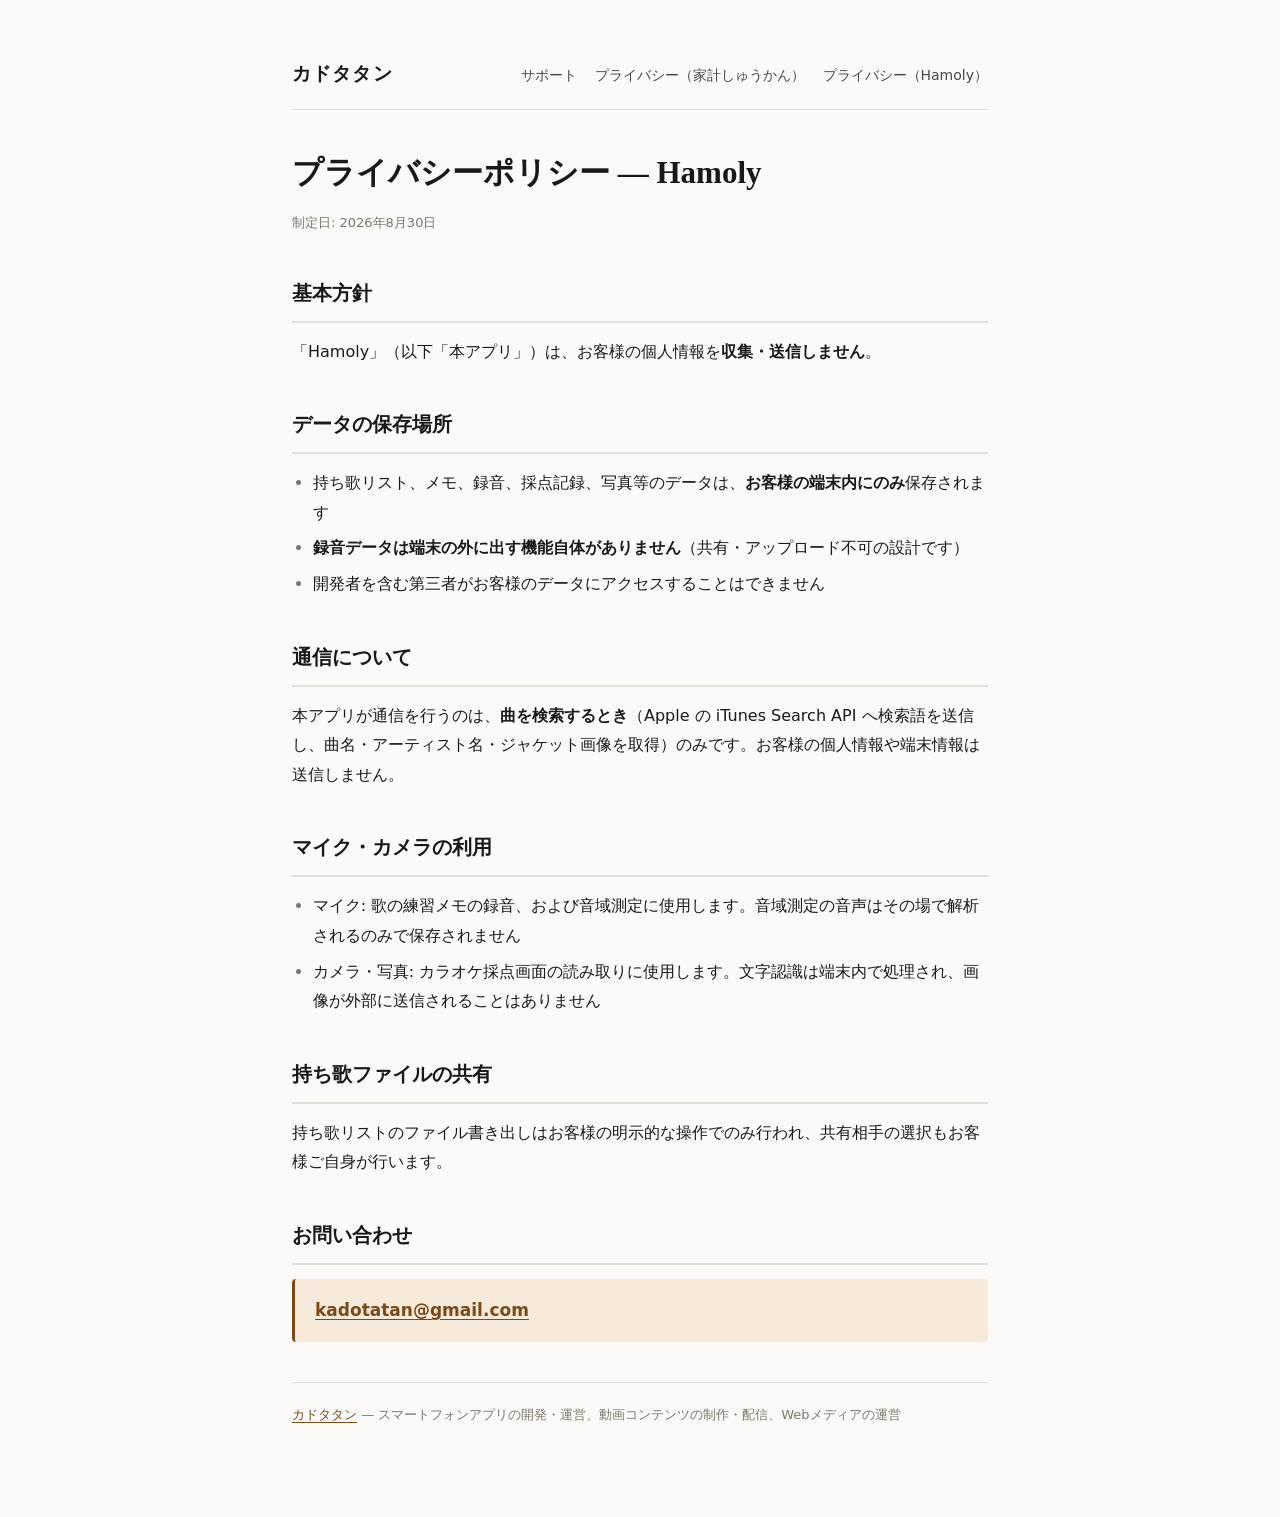
==== privacy-hamoly.html @ e3baa011 "サポートページとプライバシーポリシーを公開 カドタタンの事業サイト。App Store のサポートURL・プライバシーポリシーURL、 および銀行口座開設時の事業実態を示す資料として使う。  Co-A" ====
<!doctype html>
<html lang="ja">
<head>
<meta charset="utf-8">
<meta name="viewport" content="width=device-width, initial-scale=1">
<title>プライバシーポリシー（Hamoly） — カドタタン</title>
<meta name="description" content="Hamolyのプライバシーポリシー。個人情報を収集・送信しません。">
<link rel="stylesheet" href="style.css">
</head>
<body>
<div class="wrap">

  <div class="site-head">
    <a class="site-name mincho" href="./">カドタタン</a>
    <nav class="site-nav">
      <a href="support.html">サポート</a>
      <a href="privacy-weekbudget.html">プライバシー（家計しゅうかん）</a>
      <a href="privacy-hamoly.html">プライバシー（Hamoly）</a>
    </nav>
  </div>

  <section>
    <h1 class="mincho">プライバシーポリシー — Hamoly</h1>
    <p class="meta">制定日: 2026年8月30日</p>
  </section>

  <section>
    <h2>基本方針</h2>
    <p>「Hamoly」（以下「本アプリ」）は、お客様の個人情報を<strong>収集・送信しません</strong>。</p>
  </section>

  <section>
    <h2>データの保存場所</h2>
    <ul>
      <li>持ち歌リスト、メモ、録音、採点記録、写真等のデータは、<strong>お客様の端末内にのみ</strong>保存されます</li>
      <li><strong>録音データは端末の外に出す機能自体がありません</strong>（共有・アップロード不可の設計です）</li>
      <li>開発者を含む第三者がお客様のデータにアクセスすることはできません</li>
    </ul>
  </section>

  <section>
    <h2>通信について</h2>
    <p>本アプリが通信を行うのは、<strong>曲を検索するとき</strong>（Apple の iTunes Search API へ検索語を送信し、曲名・アーティスト名・ジャケット画像を取得）のみです。お客様の個人情報や端末情報は送信しません。</p>
  </section>

  <section>
    <h2>マイク・カメラの利用</h2>
    <ul>
      <li>マイク: 歌の練習メモの録音、および音域測定に使用します。音域測定の音声はその場で解析されるのみで保存されません</li>
      <li>カメラ・写真: カラオケ採点画面の読み取りに使用します。文字認識は端末内で処理され、画像が外部に送信されることはありません</li>
    </ul>
  </section>

  <section>
    <h2>持ち歌ファイルの共有</h2>
    <p>持ち歌リストのファイル書き出しはお客様の明示的な操作でのみ行われ、共有相手の選択もお客様ご自身が行います。</p>
  </section>

  <section>
    <h2>お問い合わせ</h2>
    <div class="contact">
      <span class="addr"><a href="mailto:kadotatan@gmail.com">kadotatan@gmail.com</a></span>
    </div>
  </section>

  <footer>
    <span><a href="./">カドタタン</a> — スマートフォンアプリの開発・運営、動画コンテンツの制作・配信、Webメディアの運営</span>
  </footer>

</div>
</body>
</html>
---- style.css ----
:root {
  --ground: #FBFAF8;
  --surface: #FFFFFF;
  --surface-2: #F3F0EB;
  --ink: #1B1917;
  --ink-2: #4C4741;
  --muted: #7C756B;
  --rule: #E4DFD7;
  --accent: #7A4A18;
  --accent-soft: #F6EADB;
}
@media (prefers-color-scheme: dark) {
  :root {
    --ground: #15130F;
    --surface: #1D1B17;
    --surface-2: #262320;
    --ink: #EEEAE3;
    --ink-2: #BAB3A8;
    --muted: #8D8579;
    --rule: #33302A;
    --accent: #D9A56C;
    --accent-soft: #2B2118;
  }
}
* { box-sizing: border-box; }
body {
  margin: 0;
  background: var(--ground);
  color: var(--ink);
  font-family: "Hiragino Sans", "Hiragino Kaku Gothic ProN", "Yu Gothic", "Noto Sans JP", system-ui, sans-serif;
  font-size: 16px;
  line-height: 1.85;
  -webkit-font-smoothing: antialiased;
}
.wrap {
  max-width: 760px;
  margin: 0 auto;
  padding: clamp(24px, 5vw, 56px) clamp(18px, 5vw, 32px) 90px;
  display: flex;
  flex-direction: column;
  gap: 40px;
}
.mincho { font-family: "Hiragino Mincho ProN", "Yu Mincho", "Noto Serif JP", serif; }

/* ヘッダー */
.site-head {
  display: flex; align-items: baseline; gap: 14px; flex-wrap: wrap;
  padding-bottom: 18px; border-bottom: 1px solid var(--rule);
}
.site-name { font-size: 19px; font-weight: 600; letter-spacing: .06em; text-decoration: none; color: var(--ink); }
.site-nav { margin-left: auto; display: flex; gap: 18px; font-size: 14px; flex-wrap: wrap; }
.site-nav a { color: var(--ink-2); text-decoration: none; }
.site-nav a:hover, .site-nav a:focus-visible { color: var(--accent); text-decoration: underline; text-underline-offset: 3px; }

h1 { font-size: clamp(24px, 4.4vw, 31px); line-height: 1.5; margin: 0; font-weight: 600; text-wrap: balance; }
h2 {
  font-size: 20px; margin: 0; font-weight: 600;
  padding-bottom: 9px; border-bottom: 2px solid var(--rule);
}
h3 { font-size: 16px; margin: 0; font-weight: 600; }
p { margin: 0; }
section { display: flex; flex-direction: column; gap: 14px; }
.block { display: flex; flex-direction: column; gap: 8px; }
.lede { color: var(--ink-2); max-width: 60ch; }
.note { color: var(--muted); font-size: 14px; }
.meta { color: var(--muted); font-size: 13px; }

ul, ol { margin: 0; padding-left: 1.3em; display: flex; flex-direction: column; gap: 6px; }
li::marker { color: var(--muted); }

.card {
  background: var(--surface); border: 1px solid var(--rule); border-radius: 6px;
  padding: 18px 20px; display: flex; flex-direction: column; gap: 10px;
}
.qa { display: flex; flex-direction: column; gap: 20px; }
.qa .q { font-weight: 600; color: var(--ink); }
.qa .a { color: var(--ink-2); }

.appgrid { display: grid; grid-template-columns: repeat(auto-fit, minmax(240px, 1fr)); gap: 14px; }
.appcard {
  background: var(--surface); border: 1px solid var(--rule); border-radius: 6px;
  padding: 18px 20px; display: flex; flex-direction: column; gap: 8px;
}
.appcard .n { font-size: 17px; font-weight: 600; }
.appcard .d { font-size: 14px; color: var(--ink-2); }
.appcard .links { display: flex; gap: 14px; font-size: 14px; margin-top: 4px; flex-wrap: wrap; }

.info { display: grid; grid-template-columns: max-content 1fr; gap: 8px 22px; font-size: 15px; }
.info dt { color: var(--muted); font-size: 14px; }
.info dd { margin: 0; color: var(--ink); }

a { color: var(--accent); text-underline-offset: 3px; }
a:focus-visible { outline: 2px solid var(--accent); outline-offset: 3px; border-radius: 2px; }
code {
  font-family: ui-monospace, SFMono-Regular, Menlo, monospace; font-size: .88em;
  background: var(--surface-2); padding: 1px 6px; border-radius: 3px;
}
.contact {
  background: var(--accent-soft); border-left: 3px solid var(--accent); border-radius: 4px;
  padding: 16px 20px; display: flex; flex-direction: column; gap: 6px;
}
.contact .addr { font-size: 17px; font-weight: 600; }
footer {
  border-top: 1px solid var(--rule); padding-top: 20px;
  color: var(--muted); font-size: 13px; display: flex; flex-direction: column; gap: 6px;
}
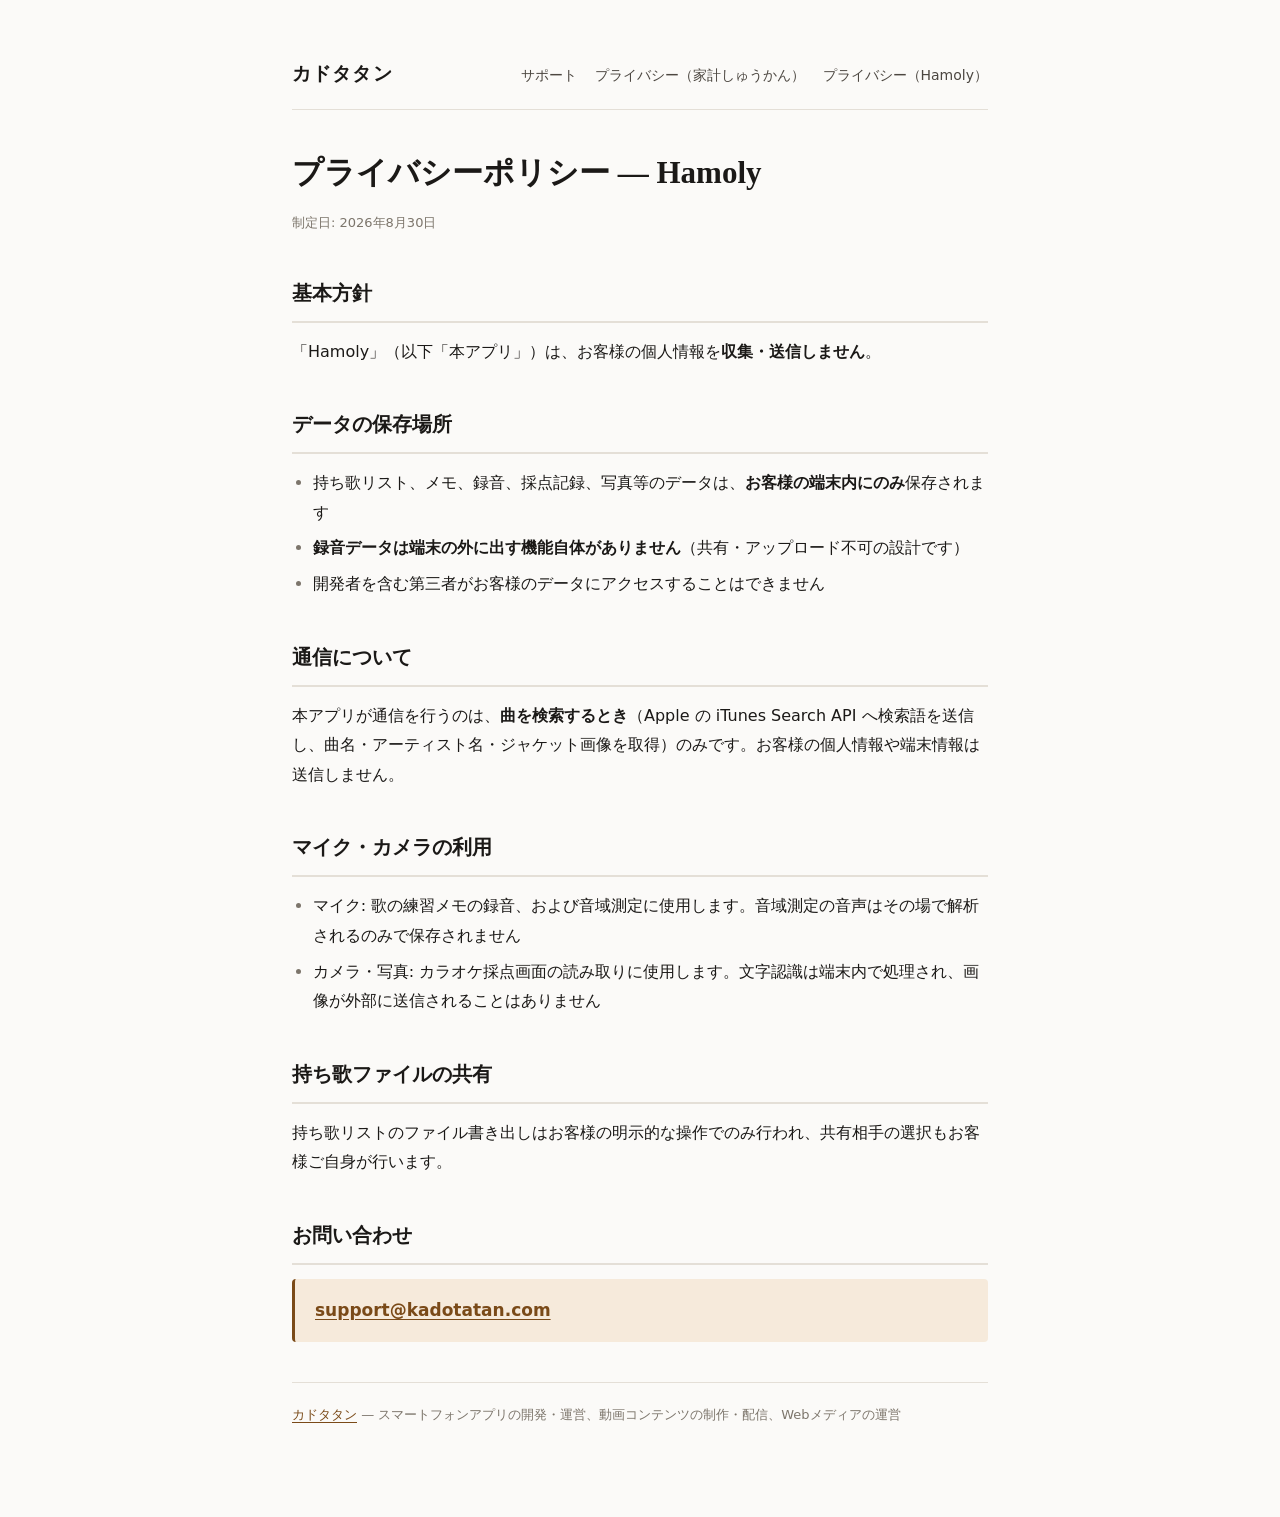
==== commit 454fdbef: "連絡先を support@kadotatan.com に変更 個人の Gmail アドレスが全4ページで公開されていたため、独自ドメインの サポート窓口に差し替えた。App Store の申請でサポー" ====
--- a/privacy-hamoly.html
+++ b/privacy-hamoly.html
@@ -59,7 +59,7 @@
   <section>
     <h2>お問い合わせ</h2>
     <div class="contact">
-      <span class="addr"><a href="mailto:kadotatan@gmail.com">kadotatan@gmail.com</a></span>
+      <span class="addr"><a href="mailto:support@kadotatan.com">support@kadotatan.com</a></span>
     </div>
   </section>
 
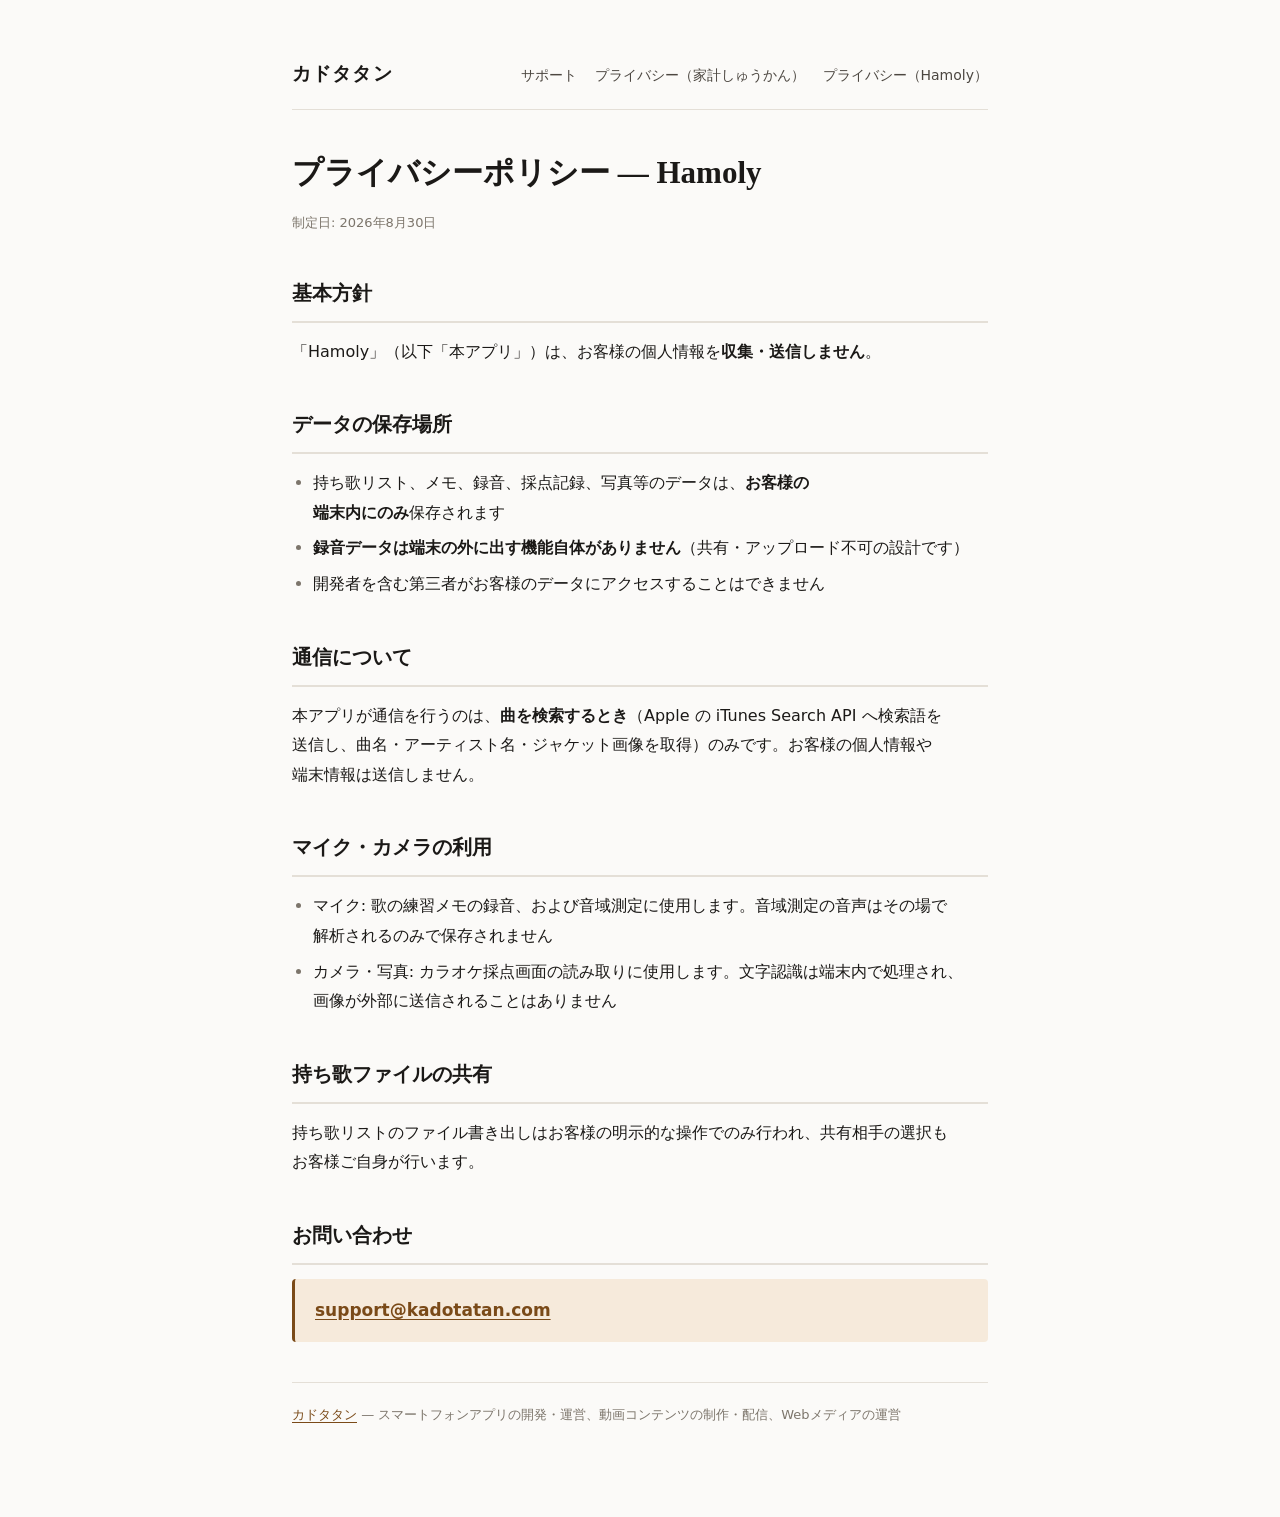
==== commit 98be7060: "CSS の読み込みにバージョンを付けてキャッシュを更新させる style.css を更新しても、再訪問者のブラウザは古いものを使い続けるため 改行の修正が届かない。実際に検証中も古い CSS が読まれ" ====
--- a/privacy-hamoly.html
+++ b/privacy-hamoly.html
@@ -5,7 +5,7 @@
 <meta name="viewport" content="width=device-width, initial-scale=1">
 <title>プライバシーポリシー（Hamoly） — カドタタン</title>
 <meta name="description" content="Hamolyのプライバシーポリシー。個人情報を収集・送信しません。">
-<link rel="stylesheet" href="style.css">
+<link rel="stylesheet" href="style.css?v=20260921">
 </head>
 <body>
 <div class="wrap">
--- a/style.css
+++ b/style.css
@@ -31,7 +31,34 @@
   font-size: 16px;
   line-height: 1.85;
   -webkit-font-smoothing: antialiased;
+  /* 日本語の禁則処理を厳格に（行頭に「。」「）」等が来ない） */
+  line-break: strict;
 }
+
+/* ===== 日本語の改行制御 =====
+   日本語は空白が無いため、指定しないと語の途中で平気で改行される。
+   ・balance … 見出しの各行の長さを揃える
+   ・pretty  … 最終行が1〜2文字だけになる「取り残し」を防ぐ
+   ・auto-phrase … 文節単位で改行する（対応ブラウザのみ／Safari未対応） */
+h1, h2, h3 { text-wrap: balance; }
+p, li, dd,
+.lede, .note, .meta, .q, .a,
+.appcard .d, .appcard .n,
+.block > span, .card span,
+footer span {
+  text-wrap: pretty;
+}
+@supports (word-break: auto-phrase) {
+  h1, h2, h3, p, li, dd,
+  .lede, .note, .meta, .q, .a,
+  .appcard .d, .block > span, .card span, footer span {
+    word-break: auto-phrase;
+  }
+}
+/* 見出しは文節ごとに inline-block で包み、途中で切れないようにする（Safari でも有効） */
+h1 .p { display: inline-block; }
+/* メールアドレスやコードは、はみ出すより折り返す */
+.addr a, code { overflow-wrap: anywhere; }
 .wrap {
   max-width: 760px;
   margin: 0 auto;
@@ -104,3 +131,17 @@
   border-top: 1px solid var(--rule); padding-top: 20px;
   color: var(--muted); font-size: 13px; display: flex; flex-direction: column; gap: 6px;
 }
+
+/* ===== スマートフォン ===== */
+@media (max-width: 560px) {
+  /* ヘッダーを縦積みに。margin-left:auto のままだと折り返し時に位置が飛ぶ */
+  .site-head { flex-direction: column; align-items: flex-start; gap: 10px; }
+  .site-nav { margin-left: 0; gap: 8px 18px; font-size: 13.5px; }
+
+  .wrap { gap: 34px; }
+  h1 { line-height: 1.6; }
+  h2 { font-size: 18px; }
+  .card, .appcard, .contact { padding: 16px; }
+  .appgrid { grid-template-columns: 1fr; }
+  footer { font-size: 12.5px; }
+}
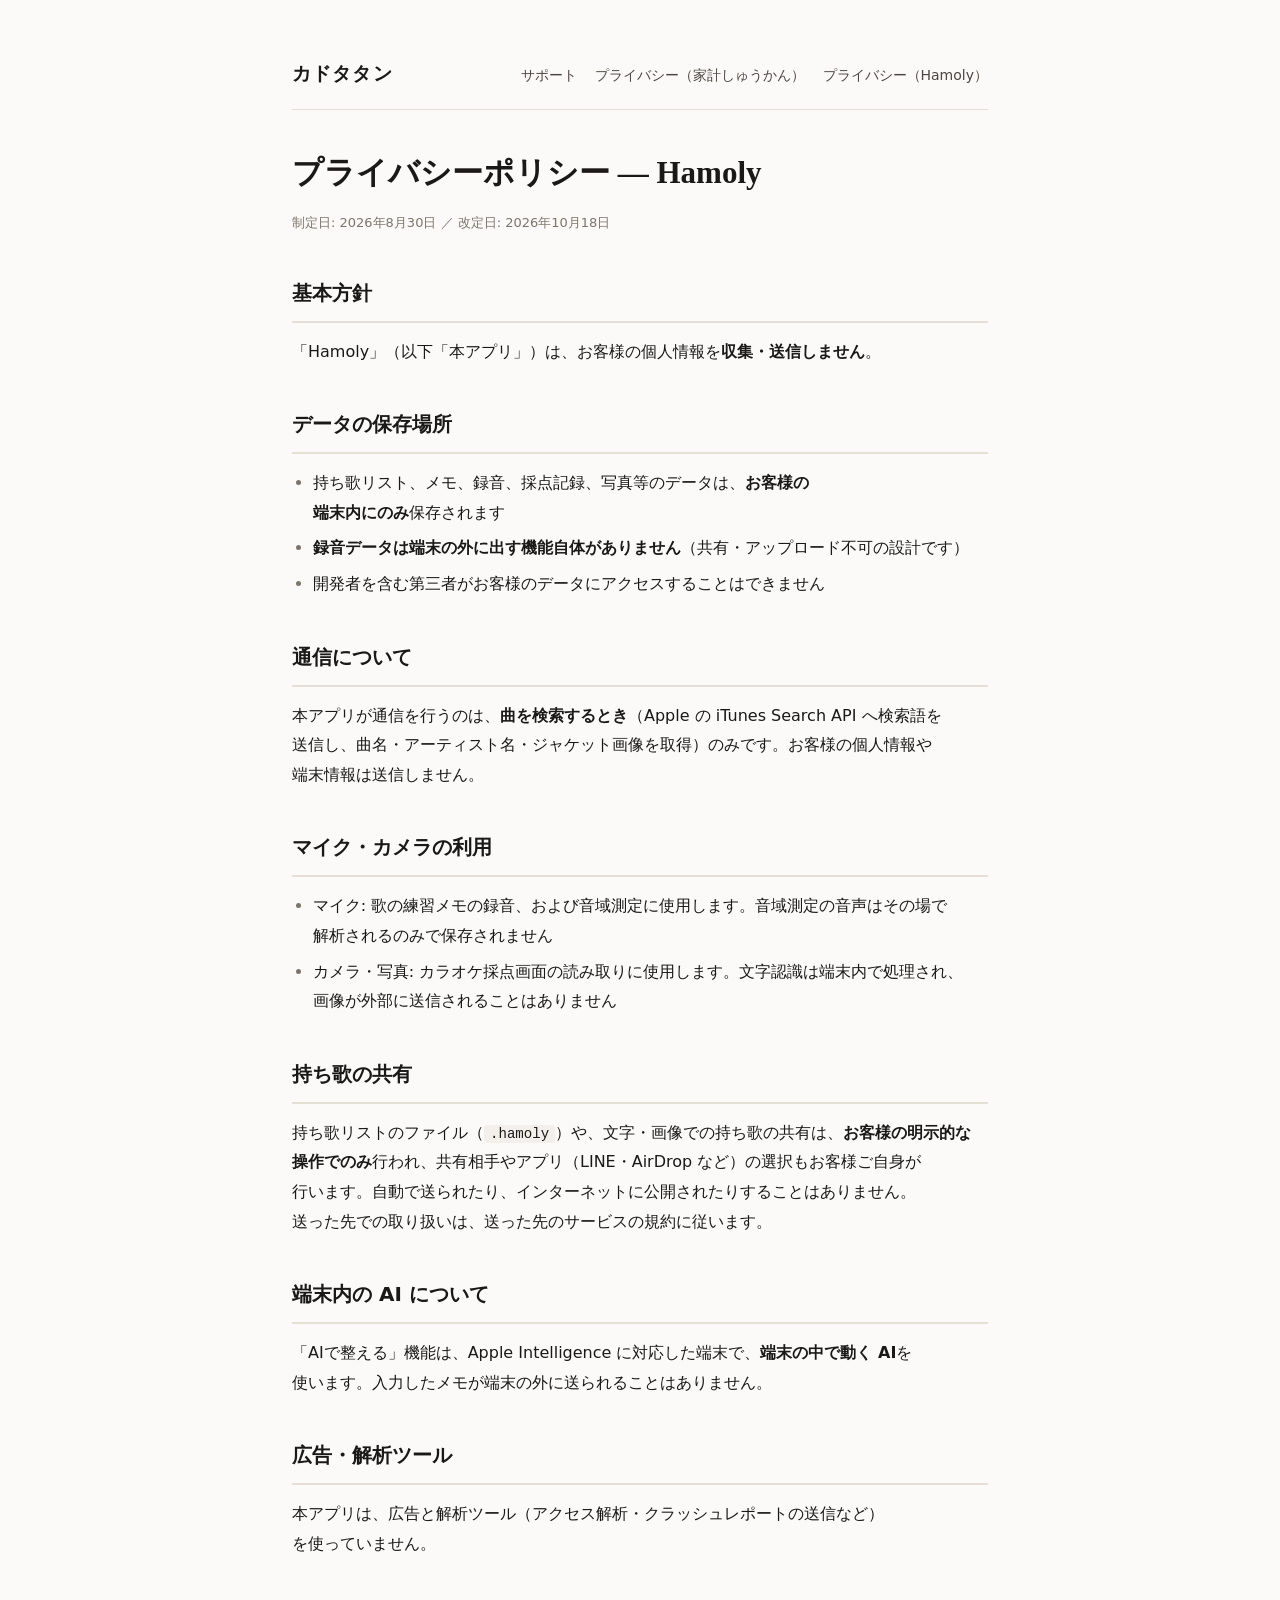
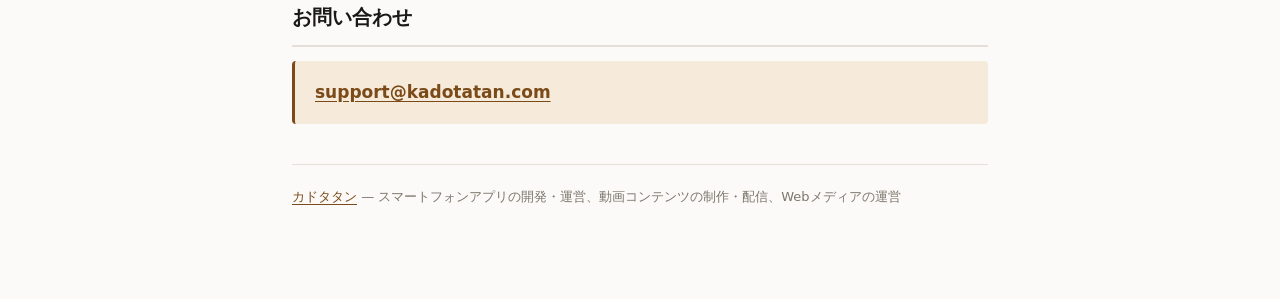
==== commit 1fd3f36a: "Hamoly のプライバシーポリシーに端末内AI・文字での共有・広告解析なしを追記、サポートの使い方を現行の画面に合わせる Co-Authored-By: Claude Fable 5.1 <nore" ====
--- a/privacy-hamoly.html
+++ b/privacy-hamoly.html
@@ -21,7 +21,7 @@
 
   <section>
     <h1 class="mincho">プライバシーポリシー — Hamoly</h1>
-    <p class="meta">制定日: 2026年8月30日</p>
+    <p class="meta">制定日: 2026年8月30日 ／ 改定日: 2026年10月18日</p>
   </section>
 
   <section>
@@ -52,8 +52,18 @@
   </section>
 
   <section>
-    <h2>持ち歌ファイルの共有</h2>
-    <p>持ち歌リストのファイル書き出しはお客様の明示的な操作でのみ行われ、共有相手の選択もお客様ご自身が行います。</p>
+    <h2>持ち歌の共有</h2>
+    <p>持ち歌リストのファイル（<code>.hamoly</code>）や、文字・画像での持ち歌の共有は、<strong>お客様の明示的な操作でのみ</strong>行われ、共有相手やアプリ（LINE・AirDrop など）の選択もお客様ご自身が行います。自動で送られたり、インターネットに公開されたりすることはありません。送った先での取り扱いは、送った先のサービスの規約に従います。</p>
+  </section>
+
+  <section>
+    <h2>端末内の AI について</h2>
+    <p>「AIで整える」機能は、Apple Intelligence に対応した端末で、<strong>端末の中で動く AI</strong>を使います。入力したメモが端末の外に送られることはありません。</p>
+  </section>
+
+  <section>
+    <h2>広告・解析ツール</h2>
+    <p>本アプリは、広告と解析ツール（アクセス解析・クラッシュレポートの送信など）を使っていません。</p>
   </section>
 
   <section>
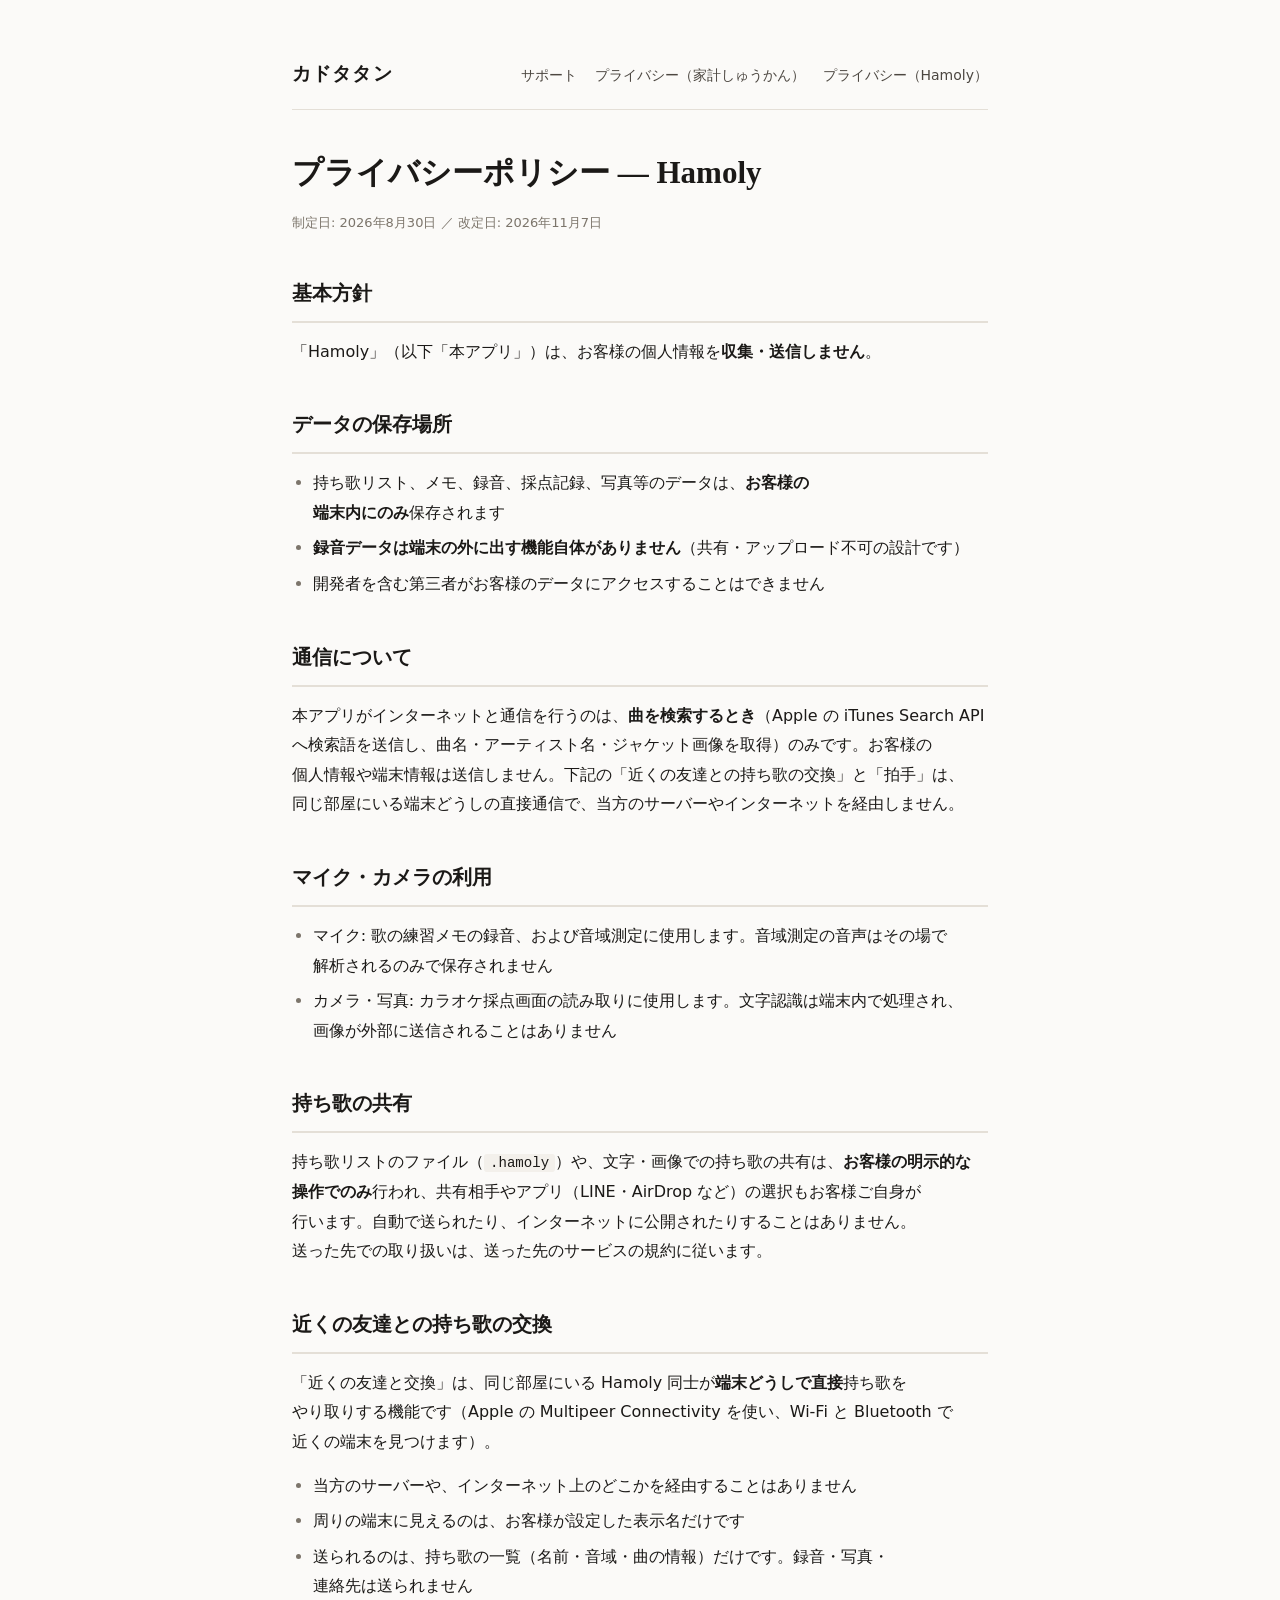
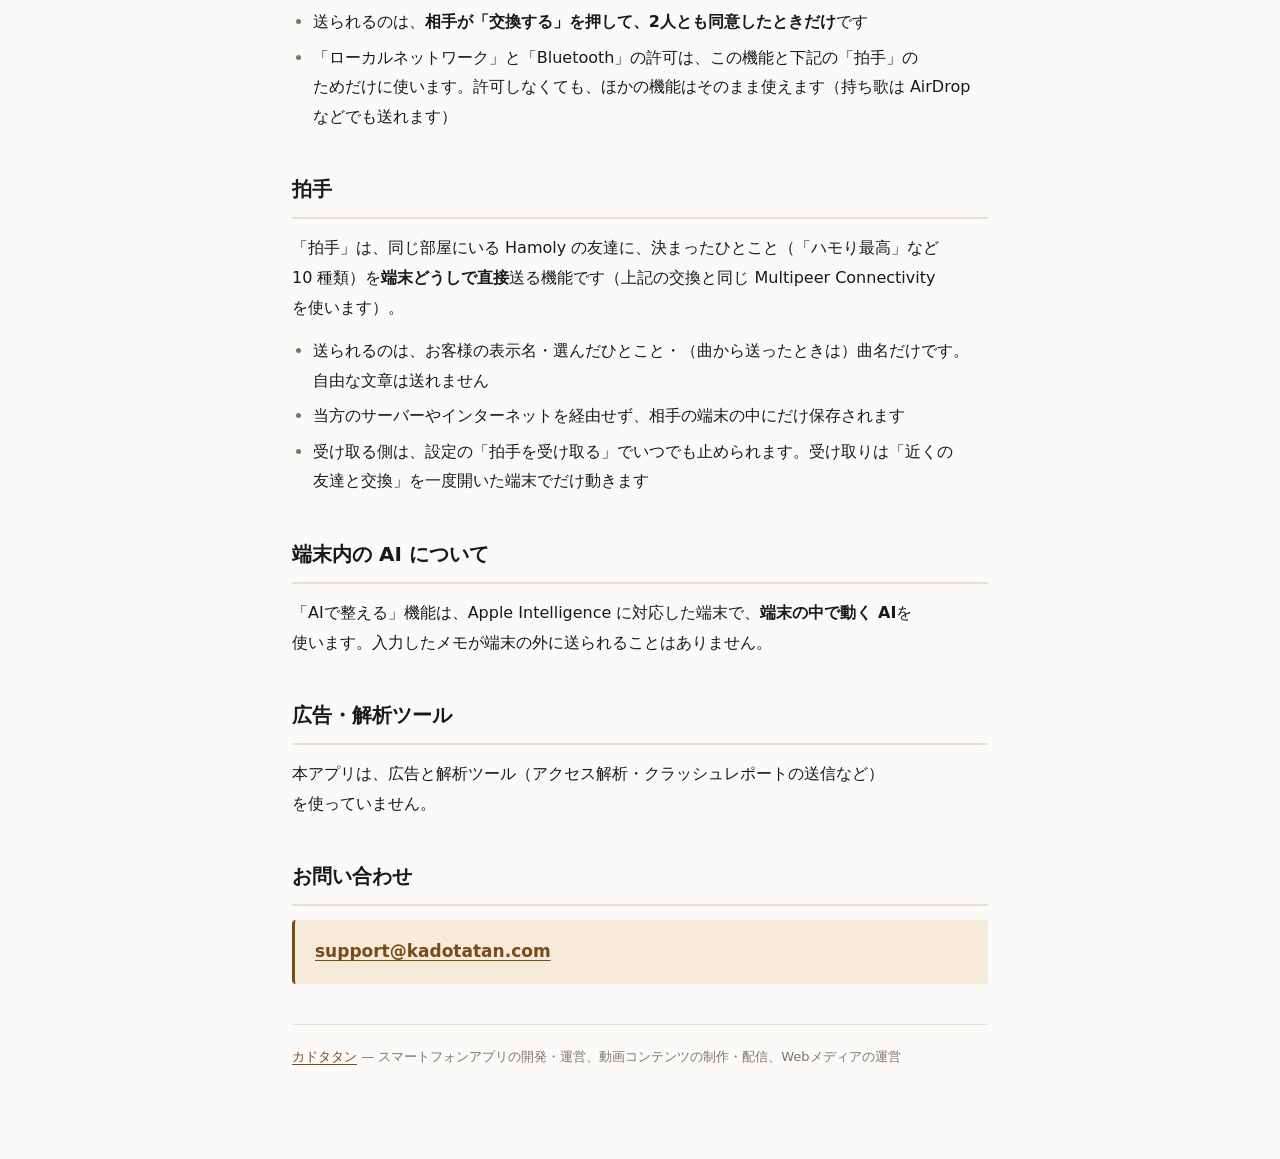
==== commit bd52cff8: "Hamoly のプライバシーポリシーに「近くの友達との持ち歌の交換」と「拍手」を追記（端末どうしの直接通信・サーバー経由なし）" ====
--- a/privacy-hamoly.html
+++ b/privacy-hamoly.html
@@ -21,7 +21,7 @@
 
   <section>
     <h1 class="mincho">プライバシーポリシー — Hamoly</h1>
-    <p class="meta">制定日: 2026年8月30日 ／ 改定日: 2026年10月18日</p>
+    <p class="meta">制定日: 2026年8月30日 ／ 改定日: 2026年11月7日</p>
   </section>
 
   <section>
@@ -40,7 +40,7 @@
 
   <section>
     <h2>通信について</h2>
-    <p>本アプリが通信を行うのは、<strong>曲を検索するとき</strong>（Apple の iTunes Search API へ検索語を送信し、曲名・アーティスト名・ジャケット画像を取得）のみです。お客様の個人情報や端末情報は送信しません。</p>
+    <p>本アプリがインターネットと通信を行うのは、<strong>曲を検索するとき</strong>（Apple の iTunes Search API へ検索語を送信し、曲名・アーティスト名・ジャケット画像を取得）のみです。お客様の個人情報や端末情報は送信しません。下記の「近くの友達との持ち歌の交換」と「拍手」は、同じ部屋にいる端末どうしの直接通信で、当方のサーバーやインターネットを経由しません。</p>
   </section>
 
   <section>
@@ -54,6 +54,28 @@
   <section>
     <h2>持ち歌の共有</h2>
     <p>持ち歌リストのファイル（<code>.hamoly</code>）や、文字・画像での持ち歌の共有は、<strong>お客様の明示的な操作でのみ</strong>行われ、共有相手やアプリ（LINE・AirDrop など）の選択もお客様ご自身が行います。自動で送られたり、インターネットに公開されたりすることはありません。送った先での取り扱いは、送った先のサービスの規約に従います。</p>
+  </section>
+
+  <section>
+    <h2>近くの友達との持ち歌の交換</h2>
+    <p>「近くの友達と交換」は、同じ部屋にいる Hamoly 同士が<strong>端末どうしで直接</strong>持ち歌をやり取りする機能です（Apple の Multipeer Connectivity を使い、Wi‑Fi と Bluetooth で近くの端末を見つけます）。</p>
+    <ul>
+      <li>当方のサーバーや、インターネット上のどこかを経由することはありません</li>
+      <li>周りの端末に見えるのは、お客様が設定した表示名だけです</li>
+      <li>送られるのは、持ち歌の一覧（名前・音域・曲の情報）だけです。録音・写真・連絡先は送られません</li>
+      <li>送られるのは、<strong>相手が「交換する」を押して、2人とも同意したときだけ</strong>です</li>
+      <li>「ローカルネットワーク」と「Bluetooth」の許可は、この機能と下記の「拍手」のためだけに使います。許可しなくても、ほかの機能はそのまま使えます（持ち歌は AirDrop などでも送れます）</li>
+    </ul>
+  </section>
+
+  <section>
+    <h2>拍手</h2>
+    <p>「拍手」は、同じ部屋にいる Hamoly の友達に、決まったひとこと（「ハモり最高」など 10 種類）を<strong>端末どうしで直接</strong>送る機能です（上記の交換と同じ Multipeer Connectivity を使います）。</p>
+    <ul>
+      <li>送られるのは、お客様の表示名・選んだひとこと・（曲から送ったときは）曲名だけです。自由な文章は送れません</li>
+      <li>当方のサーバーやインターネットを経由せず、相手の端末の中にだけ保存されます</li>
+      <li>受け取る側は、設定の「拍手を受け取る」でいつでも止められます。受け取りは「近くの友達と交換」を一度開いた端末でだけ動きます</li>
+    </ul>
   </section>
 
   <section>
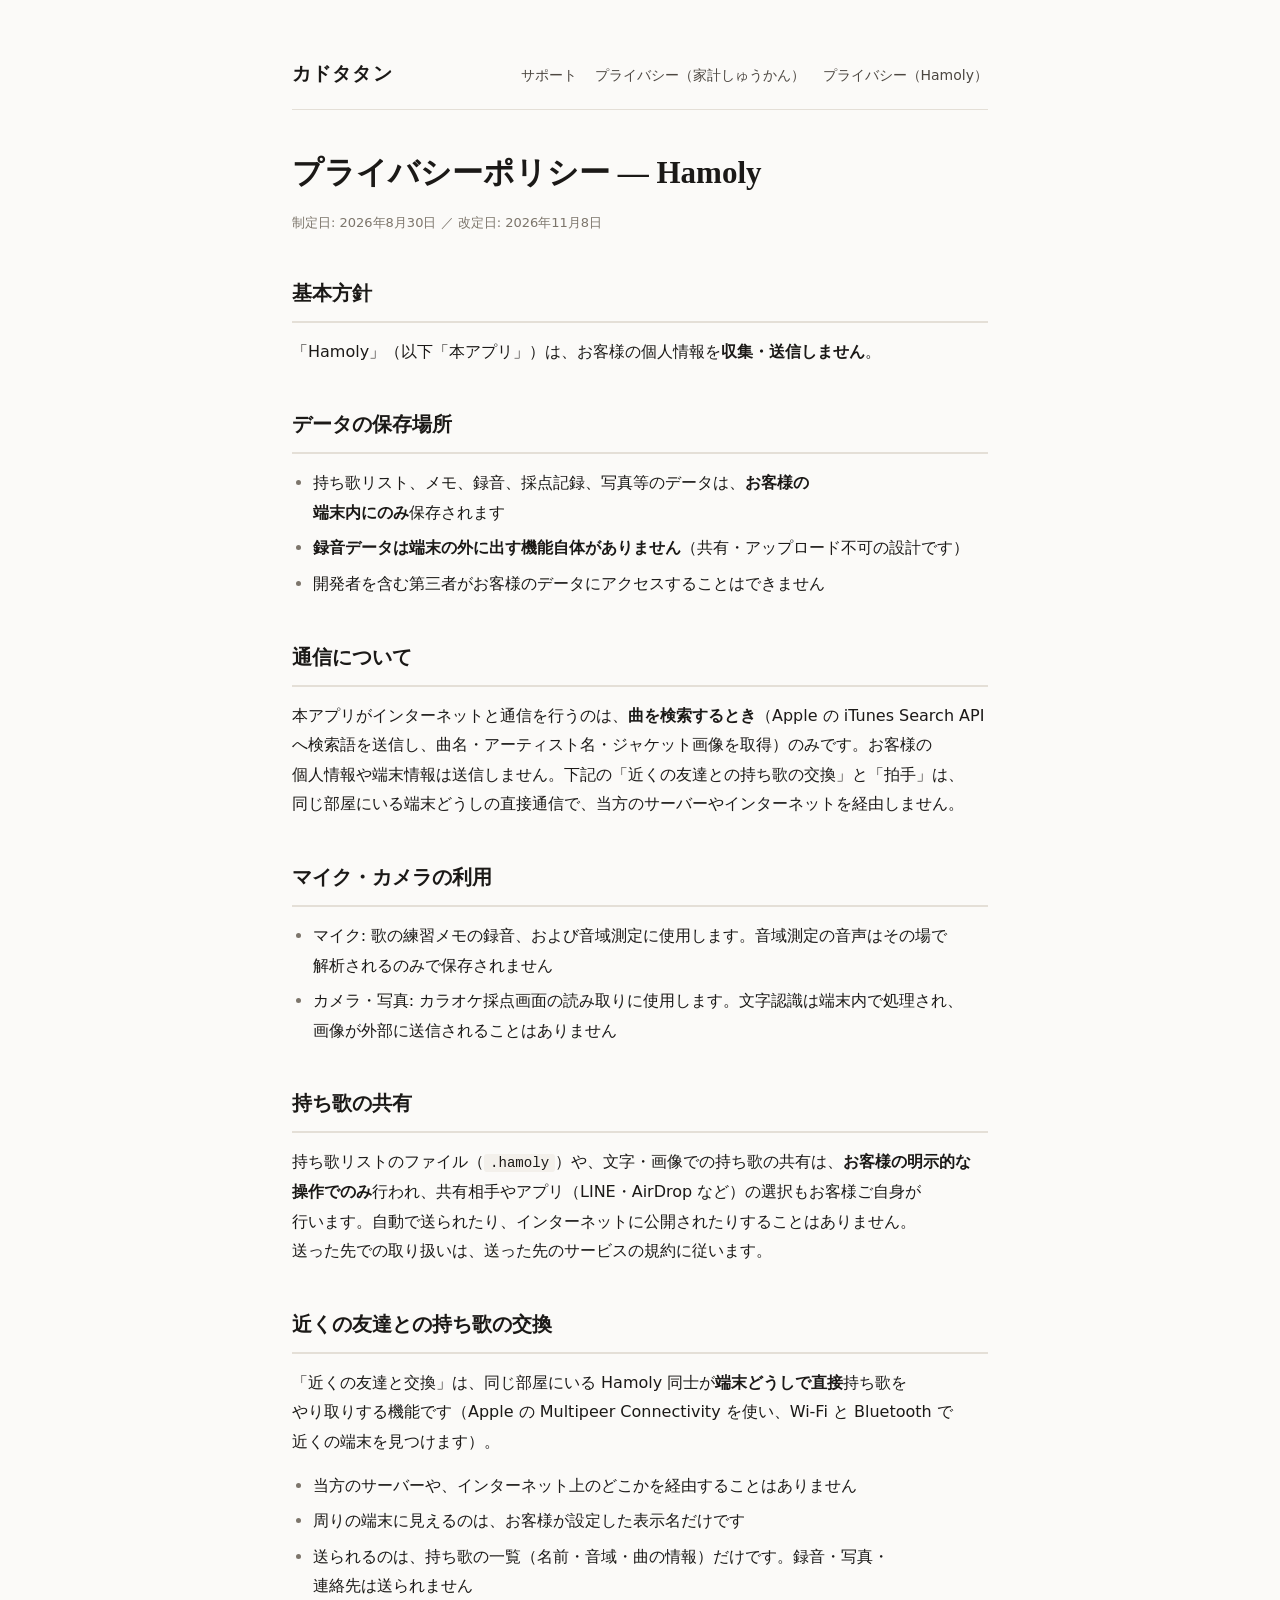
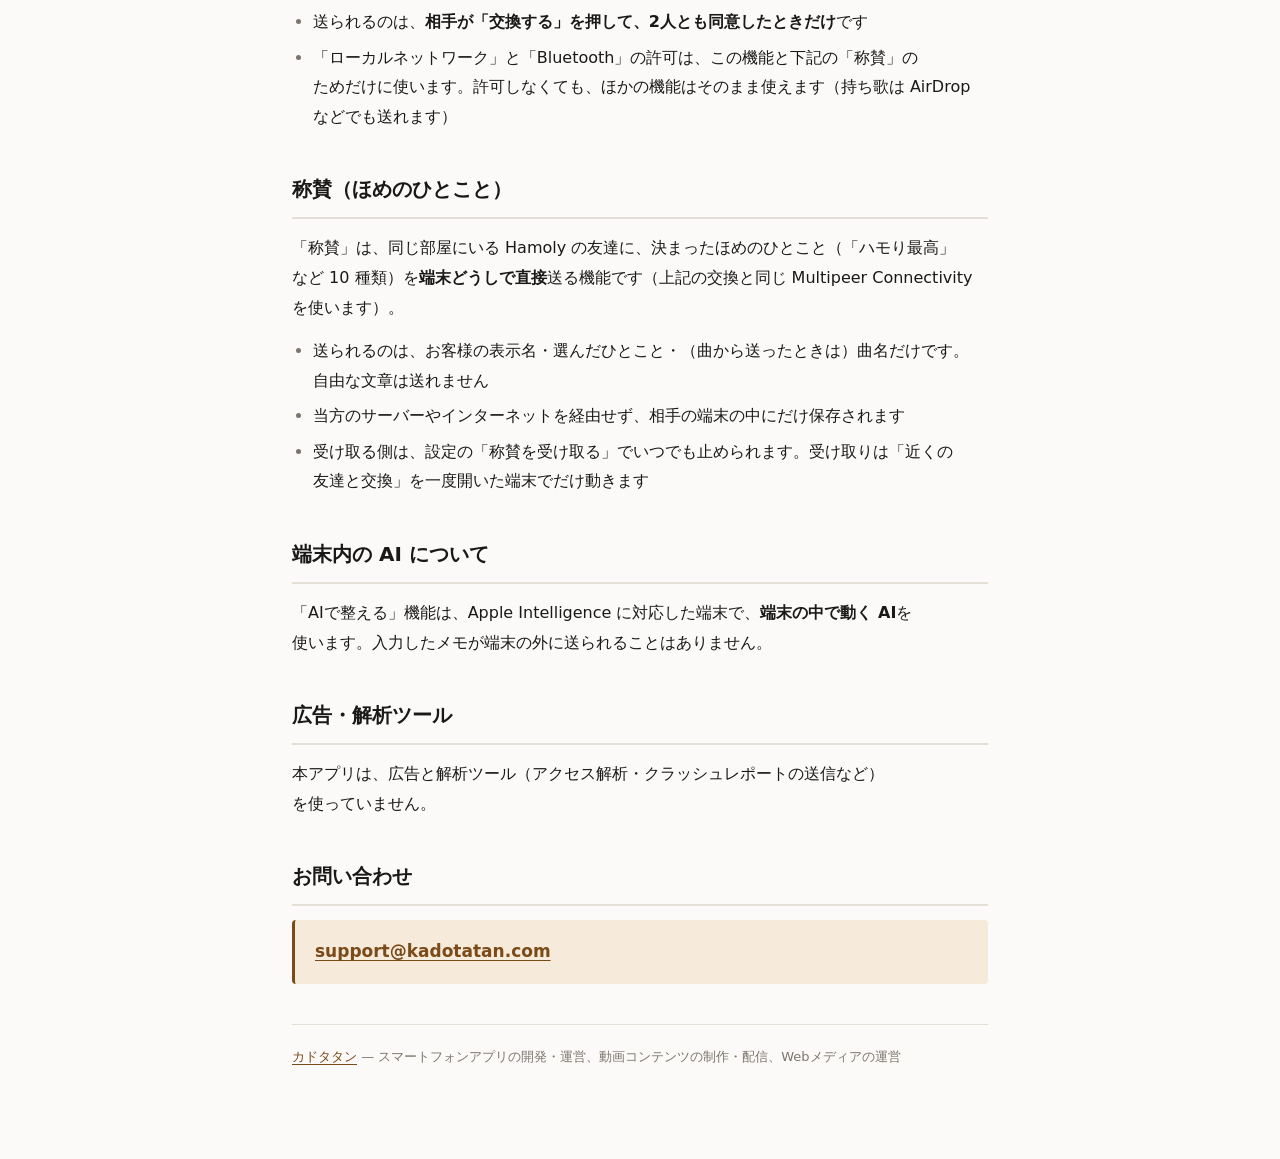
==== commit 659d4615: "Hamoly プライバシーポリシー: 「拍手」→「称賛（ほめのひとこと）」（改定日 2026年11月8日） Co-Authored-By: Claude Fable 5.1 <noreply@anth" ====
--- a/privacy-hamoly.html
+++ b/privacy-hamoly.html
@@ -21,7 +21,7 @@
 
   <section>
     <h1 class="mincho">プライバシーポリシー — Hamoly</h1>
-    <p class="meta">制定日: 2026年8月30日 ／ 改定日: 2026年11月7日</p>
+    <p class="meta">制定日: 2026年8月30日 ／ 改定日: 2026年11月8日</p>
   </section>
 
   <section>
@@ -64,17 +64,17 @@
       <li>周りの端末に見えるのは、お客様が設定した表示名だけです</li>
       <li>送られるのは、持ち歌の一覧（名前・音域・曲の情報）だけです。録音・写真・連絡先は送られません</li>
       <li>送られるのは、<strong>相手が「交換する」を押して、2人とも同意したときだけ</strong>です</li>
-      <li>「ローカルネットワーク」と「Bluetooth」の許可は、この機能と下記の「拍手」のためだけに使います。許可しなくても、ほかの機能はそのまま使えます（持ち歌は AirDrop などでも送れます）</li>
+      <li>「ローカルネットワーク」と「Bluetooth」の許可は、この機能と下記の「称賛」のためだけに使います。許可しなくても、ほかの機能はそのまま使えます（持ち歌は AirDrop などでも送れます）</li>
     </ul>
   </section>
 
   <section>
-    <h2>拍手</h2>
-    <p>「拍手」は、同じ部屋にいる Hamoly の友達に、決まったひとこと（「ハモり最高」など 10 種類）を<strong>端末どうしで直接</strong>送る機能です（上記の交換と同じ Multipeer Connectivity を使います）。</p>
+    <h2>称賛（ほめのひとこと）</h2>
+    <p>「称賛」は、同じ部屋にいる Hamoly の友達に、決まったほめのひとこと（「ハモり最高」など 10 種類）を<strong>端末どうしで直接</strong>送る機能です（上記の交換と同じ Multipeer Connectivity を使います）。</p>
     <ul>
       <li>送られるのは、お客様の表示名・選んだひとこと・（曲から送ったときは）曲名だけです。自由な文章は送れません</li>
       <li>当方のサーバーやインターネットを経由せず、相手の端末の中にだけ保存されます</li>
-      <li>受け取る側は、設定の「拍手を受け取る」でいつでも止められます。受け取りは「近くの友達と交換」を一度開いた端末でだけ動きます</li>
+      <li>受け取る側は、設定の「称賛を受け取る」でいつでも止められます。受け取りは「近くの友達と交換」を一度開いた端末でだけ動きます</li>
     </ul>
   </section>
 
